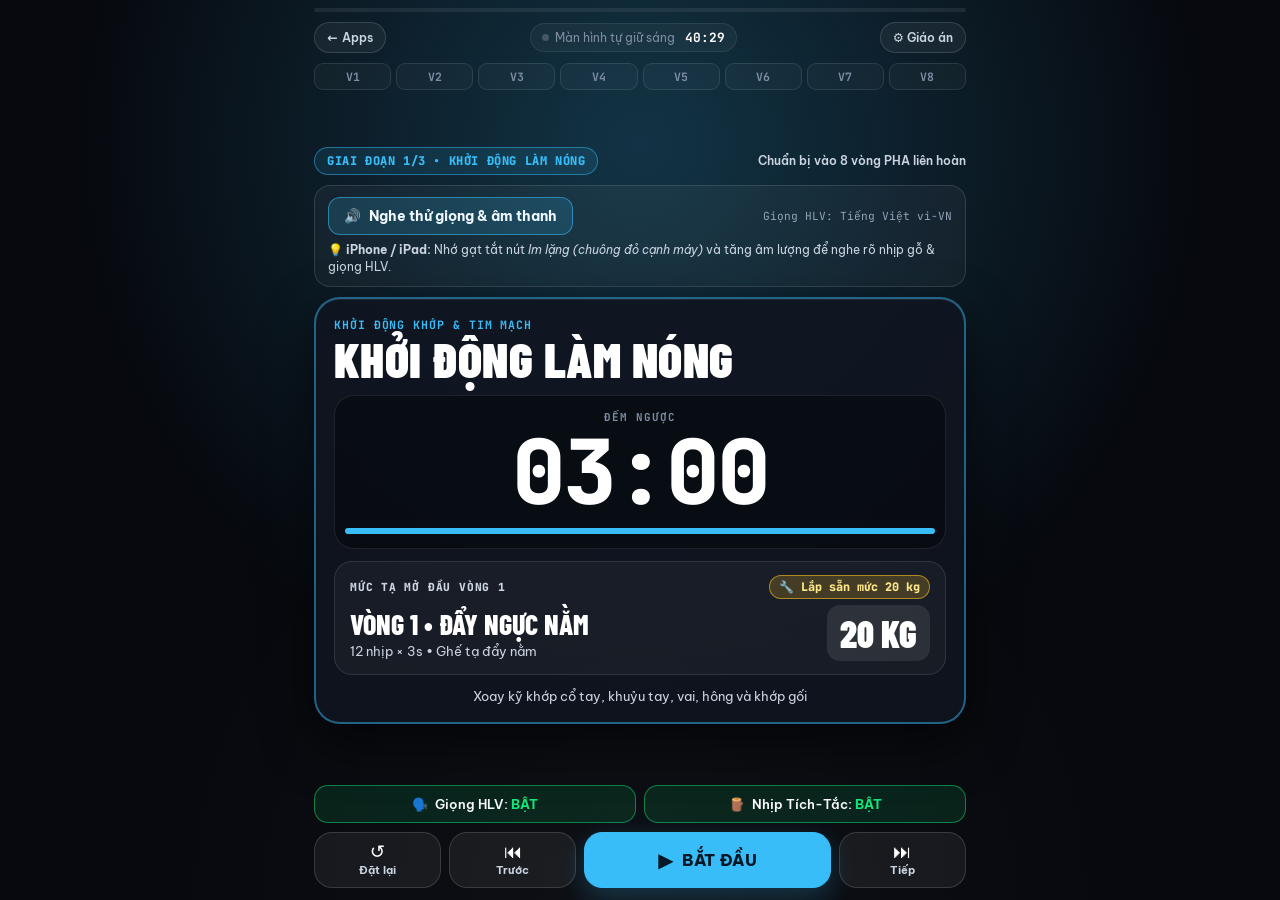
==== gym/index.html @ 56016f37 "feat: initialize scalable multi-app PWA portal and Gym Cardio Coach (40m PHA)" ====
<!DOCTYPE html>
<html lang="vi">
<head>
  <meta charset="UTF-8">
  <meta name="viewport" content="width=device-width, initial-scale=1, maximum-scale=1, user-scalable=no, viewport-fit=cover">
  <title>Gym Cardio Coach — 40 Phút PHA</title>
  <meta name="description" content="Huấn luyện viên tập Gym Cardio 40 phút (8 vòng liên hoàn) tại nhà với nhịp gỗ trầm ấm và giọng HLV Tiếng Việt.">

  <!-- iOS Safari & Android Chrome Standalone PWA Meta -->
  <meta name="apple-mobile-web-app-capable" content="yes">
  <meta name="mobile-web-app-capable" content="yes">
  <meta name="apple-mobile-web-app-status-bar-style" content="black-translucent">
  <meta name="apple-mobile-web-app-title" content="Gym Coach">
  <meta name="theme-color" content="#07090E" id="metaThemeColor">

  <!-- Relative Icons & Manifest for GitHub Pages Compatibility -->
  <link rel="icon" type="image/svg+xml" href="./icons/icon.svg">
  <link rel="icon" type="image/png" sizes="192x192" href="./icons/icon-192.png">
  <link rel="apple-touch-icon" sizes="180x180" href="./icons/apple-touch-icon.png">
  <link rel="manifest" href="./manifest.json">

  <!-- Athletic High-Contrast Typography -->
  <link rel="preconnect" href="https://fonts.googleapis.com">
  <link rel="preconnect" href="https://fonts.gstatic.com" crossorigin>
  <link href="https://fonts.googleapis.com/css2?family=Barlow+Condensed:wght@700;800;900&family=Be+Vietnam+Pro:wght@500;600;700;800&family=JetBrains+Mono:wght@600;700;800&display=swap" rel="stylesheet">

  <link rel="stylesheet" href="./styles.css">
</head>
<body data-phase="ready">
  <!-- Ambient Phase Aura -->
  <div class="phase-aura" aria-hidden="true"></div>

  <div class="coach-app">
    <!-- Overall Session Progress Hairline -->
    <div class="session-progress-track" aria-hidden="true">
      <div class="session-progress-fill" id="sessionProgressFill"></div>
    </div>

    <!-- Top Telemetry Bar -->
    <header class="top-bar">
      <a href="../" class="back-hub-link" id="backHubLink" aria-label="Về cổng ứng dụng My Apps">
        <span aria-hidden="true">←</span>
        <span>Apps</span>
      </a>

      <div class="session-telemetry">
        <span class="wake-badge" id="wakeBadge" title="Giữ màn hình luôn sáng khi tập">
          <span class="wake-dot"></span>
          <span id="wakeText">Màn hình tự giữ sáng</span>
        </span>
        <span class="total-clock" id="totalRemainingClock">40:29</span>
      </div>

      <button type="button" class="plan-btn" id="openPlanDrawerBtn" aria-label="Xem và tùy chỉnh giáo án">
        <span>⚙ Giáo án</span>
      </button>
    </header>

    <!-- 8-Round Pyramid Progress Strip -->
    <div class="round-strip" id="roundStrip" role="navigation" aria-label="Tiến độ 8 vòng tập"></div>

    <!-- Main Center Stage -->
    <main class="stage" id="mainStage">
      <!-- Phase Status Pill -->
      <div class="phase-banner">
        <span class="phase-pill" id="phasePill">SẴN SÀNG • 40 PHÚT PHA CARDIO</span>
        <span class="round-sublabel" id="roundSublabel">Khởi động 3p • 8 Vòng • Hạ nhiệt 3p</span>
      </div>

      <!-- Audio Test Card (Shown prominently before starting, collapsible during workout) -->
      <section class="audio-check-panel" id="audioCheckPanel" aria-label="Kiểm tra âm thanh trước khi tập">
        <div class="audio-check-row">
          <button type="button" class="test-audio-btn" id="testAudioBtn">
            <span class="speaker-wave" aria-hidden="true">🔊</span>
            <span>Nghe thử giọng &amp; âm thanh</span>
          </button>
          <span class="voice-engine-tag" id="voiceEngineTag">Đang kiểm tra giọng đọc...</span>
        </div>
        <p class="silent-hint">
          💡 <strong>iPhone / iPad:</strong> Nhớ gạt tắt nút <em>Im lặng (chuông đỏ cạnh máy)</em> và tăng âm lượng để nghe rõ nhịp gỗ &amp; giọng HLV.
        </p>
      </section>

      <!-- Active Exercise / Rest / Mobility Focal Display -->
      <section class="focal-card" id="focalCard" aria-live="polite">
        <!-- Headline Station & Weight -->
        <div class="station-header" id="stationHeader">
          <div class="station-title-wrap">
            <span class="station-kicker" id="stationKicker">BÀI MỞ ĐẦU</span>
            <h1 class="station-name" id="stationName">KHỞI ĐỘNG LÀM NÓNG</h1>
          </div>
          <div class="weight-callout" id="weightCallout" hidden>
            <span class="weight-num" id="weightNum">20</span>
            <span class="weight-unit" id="weightUnit">KG</span>
          </div>
        </div>

        <!-- Giant Rep + Countdown Telemetry Grid -->
        <div class="telemetry-hero" id="telemetryHero">
          <!-- Rep Counter Block (Visible in WORK state) -->
          <div class="rep-block" id="repBlock" hidden>
            <span class="telemetry-label">NHỊP HIỆN TẠI</span>
            <div class="rep-digits" id="repDigits">
              <span class="rep-current" id="repCurrent">01</span>
              <span class="rep-slash">/</span>
              <span class="rep-total" id="repTotal">12</span>
            </div>
            <div class="tempo-dots" id="tempoDots" aria-hidden="true"></div>
          </div>

          <!-- Countdown Block (Always Ultra Large) -->
          <div class="timer-block" id="timerBlock">
            <span class="telemetry-label" id="timerLabel">THỜI GIAN HIỆP</span>
            <div class="countdown-digits" id="countdownDigits">03:00</div>
            <div class="step-progress-bar" aria-hidden="true">
              <div class="step-progress-fill" id="stepProgressFill"></div>
            </div>
          </div>
        </div>

        <!-- Rest-State Next Exercise & Plate Setup Card (Massive during Green Rest!) -->
        <div class="next-setup-box" id="nextSetupBox">
          <div class="next-setup-head">
            <span class="next-kicker" id="nextKicker">CHUẨN BỊ TIẾP THEO</span>
            <span class="weight-delta-badge" id="weightDeltaBadge" hidden>⚡ ĐỔI TẠ</span>
          </div>
          <div class="next-setup-main">
            <div class="next-ex-info">
              <div class="next-ex-name" id="nextExName">Vòng 1 • Đẩy ngực nằm</div>
              <div class="next-ex-meta" id="nextExMeta">12 nhịp × 3 giây • Ghế tạ đẩy nằm</div>
            </div>
            <div class="next-weight-giant" id="nextWeightGiant">20 KG</div>
          </div>
        </div>

        <!-- Coaching Form / Mobility Cue -->
        <p class="coach-cue" id="coachCue">
          Xoay kỹ khớp cổ tay, khuỷu tay, vai, hông và khớp gối trước khi vào 8 vòng liên hoàn.
        </p>
      </section>

      <!-- Completed Celebration Summary (Shown when 40m finishes) -->
      <section class="summary-card" id="summaryCard" hidden>
        <div class="summary-medal" aria-hidden="true">🏆</div>
        <h2>HOÀN THÀNH 8 VÒNG XUẤT SẮC!</h2>
        <p class="summary-sub">Cơ thể đã đốt năng lượng tối đa và hạ nhịp tim an toàn — sẵn sàng tắm nước ấm và ngủ sâu giấc tối nay.</p>
        <div class="summary-stats">
          <div class="stat-box">
            <span class="stat-val" id="sumDuration">40:29</span>
            <span class="stat-lbl">Tổng thời gian</span>
          </div>
          <div class="stat-box">
            <span class="stat-val" id="sumReps">408</span>
            <span class="stat-lbl">Tổng số nhịp</span>
          </div>
          <div class="stat-box">
            <span class="stat-val" id="sumVolume">6.840 kg</span>
            <span class="stat-lbl">Tổng khối lượng tạ</span>
          </div>
        </div>
        <button type="button" class="restart-workout-btn" id="restartAfterFinishBtn">↺ Đặt lại cho buổi tập tiếp theo</button>
      </section>
    </main>

    <!-- Bottom One-Handed Control Deck -->
    <footer class="control-deck">
      <!-- Independent Audio Toggles -->
      <div class="audio-toggles">
        <button type="button" class="toggle-pill active" id="toggleVoiceBtn" aria-pressed="true">
          <span class="toggle-icon" aria-hidden="true">🗣️</span>
          <span>Giọng HLV: <strong id="voiceStateTxt">BẬT</strong></span>
        </button>
        <button type="button" class="toggle-pill active" id="toggleTickBtn" aria-pressed="true">
          <span class="toggle-icon" aria-hidden="true">🪵</span>
          <span>Nhịp Tích-Tắc: <strong id="tickStateTxt">BẬT</strong></span>
        </button>
      </div>

      <!-- Primary Transport Controls -->
      <div class="transport-row">
        <button type="button" class="ctrl-btn ctrl-secondary" id="resetBtn" aria-label="Đặt lại từ đầu" title="Đặt lại">
          <span class="ctrl-ico">↺</span>
          <span class="ctrl-txt">Đặt lại</span>
        </button>

        <button type="button" class="ctrl-btn ctrl-secondary" id="prevBtn" aria-label="Lùi lại bài trước" title="Bài trước">
          <span class="ctrl-ico">⏮</span>
          <span class="ctrl-txt">Trước</span>
        </button>

        <button type="button" class="ctrl-btn ctrl-primary" id="playPauseBtn" aria-label="Bắt đầu hoặc tạm dừng">
          <span class="ctrl-ico" id="playPauseIco">▶</span>
          <span class="ctrl-txt" id="playPauseTxt">BẮT ĐẦU</span>
        </button>

        <button type="button" class="ctrl-btn ctrl-secondary" id="skipBtn" aria-label="Chuyển qua bài tiếp theo" title="Bài tiếp">
          <span class="ctrl-ico">⏭</span>
          <span class="ctrl-txt">Tiếp</span>
        </button>
      </div>
    </footer>
  </div>

  <!-- Plan Schedule & Live JSON Customizer Drawer -->
  <div class="drawer-backdrop" id="planDrawer" hidden>
    <div class="drawer-sheet" role="dialog" aria-modal="true" aria-labelledby="drawerTitle">
      <div class="drawer-top">
        <div>
          <span class="drawer-kicker">CẤU HÌNH ĐỘC LẬP • WORKOUT-PLAN.JSON</span>
          <h2 id="drawerTitle">Giáo án 40 Phút (8 Vòng)</h2>
        </div>
        <button type="button" class="drawer-close" id="closePlanDrawerBtn" aria-label="Đóng">✕</button>
      </div>

      <div class="drawer-tabs" role="tablist">
        <button type="button" class="drawer-tab active" data-tab="timeline" role="tab">Lộ trình &amp; Chuyển nhanh</button>
        <button type="button" class="drawer-tab" data-tab="customize" role="tab">Tùy chỉnh tạ &amp; nhịp</button>
        <button type="button" class="drawer-tab" data-tab="json" role="tab">JSON gốc</button>
      </div>

      <div class="drawer-body">
        <!-- Tab 1: Interactive Timeline -->
        <div class="tab-pane active" id="tabTimeline">
          <p class="drawer-hint">Chạm vào bất kỳ giai đoạn hoặc vòng nào để nhảy trực tiếp tới trạm đó.</p>
          <div class="timeline-list" id="timelineList"></div>
        </div>

        <!-- Tab 2: Visual Customizer -->
        <div class="tab-pane" id="tabCustomize" hidden>
          <div class="custom-group">
            <h3>Thời lượng Khởi động &amp; Hạ nhiệt</h3>
            <div class="field-grid-2">
              <label class="field-item">
                <span>Khởi động (giây)</span>
                <input type="number" id="cfgWarmupSec" min="0" max="900" step="10">
              </label>
              <label class="field-item">
                <span>Hạ nhiệt (giây)</span>
                <input type="number" id="cfgCooldownSec" min="0" max="900" step="10">
              </label>
            </div>
          </div>

          <div class="custom-group">
            <h3>Số nhịp &amp; Tốc độ từng bài</h3>
            <div id="exerciseConfigList" class="exercise-cfg-list"></div>
          </div>

          <div class="custom-group">
            <div class="rounds-cfg-header">
              <h3>Phân bổ tạ qua các vòng</h3>
              <div class="round-count-ctrl">
                <button type="button" class="mini-btn" id="removeRoundBtn">− Vòng</button>
                <span id="cfgRoundCountLabel">8 vòng</span>
                <button type="button" class="mini-btn" id="addRoundBtn">+ Vòng</button>
              </div>
            </div>
            <div id="roundsConfigList" class="rounds-cfg-list"></div>
          </div>

          <div class="drawer-actions">
            <button type="button" class="btn-outline-danger" id="resetDefaultPlanBtn">Khôi phục chuẩn 40p</button>
            <button type="button" class="btn-save-plan" id="saveCustomPlanBtn">Lưu &amp; Áp dụng</button>
          </div>
        </div>

        <!-- Tab 3: Raw JSON Editor -->
        <div class="tab-pane" id="tabJson" hidden>
          <p class="drawer-hint">Dữ liệu giáo án được tách biệt hoàn toàn dưới dạng JSON. Bạn có thể chỉnh sửa trực tiếp hoặc sao lưu:</p>
          <textarea id="rawJsonTextarea" class="json-editor" spellcheck="false" rows="14"></textarea>
          <p class="json-error" id="jsonErrorMsg" hidden></p>
          <div class="drawer-actions">
            <button type="button" class="btn-outline-danger" id="resetJsonDefaultBtn">Mặc định gốc</button>
            <button type="button" class="btn-save-plan" id="applyRawJsonBtn">Áp dụng JSON</button>
          </div>
        </div>
      </div>
    </div>
  </div>

  <!-- Confirmation Toast / Modal for Reset mid-workout -->
  <div class="confirm-backdrop" id="resetConfirmModal" hidden>
    <div class="confirm-box" role="alertdialog" aria-modal="true" aria-labelledby="confirmResetTitle">
      <h3 id="confirmResetTitle">Đặt lại buổi tập từ đầu?</h3>
      <p>Tiến độ vòng tập hiện tại sẽ quay về phần Khởi động (00:00).</p>
      <div class="confirm-actions">
        <button type="button" class="btn-cancel" id="cancelResetBtn">Hủy</button>
        <button type="button" class="btn-confirm-danger" id="confirmResetBtn">Đặt lại</button>
      </div>
    </div>
  </div>

  <script src="./app.js" defer></script>
</body>
</html>
---- gym/styles.css ----
:root {
  --bg-void: #07090E;
  --bg-panel: rgba(16, 21, 32, 0.88);
  --bg-elevated: #141B29;
  --text-bright: #FFFFFF;
  --text-mid: #CBD5E1;
  --text-dim: #7E8DA4;

  /* Dynamic State Accent Palette (Default: Ready / Warmup Cyan) */
  --state-color: #38BDF8;
  --state-glow: rgba(56, 189, 248, 0.24);
  --state-surface: rgba(56, 189, 248, 0.11);
  --state-border: rgba(56, 189, 248, 0.42);
  --state-on-accent: #04131D;

  --work-orange: #FF4D1C;
  --rest-green: #10E87A;
  --calm-blue: #38BDF8;
  --warn-amber: #FBBF24;

  --font-cond: 'Barlow Condensed', 'Be Vietnam Pro', system-ui, sans-serif;
  --font-ui: 'Be Vietnam Pro', system-ui, -apple-system, sans-serif;
  --font-mono: 'JetBrains Mono', ui-monospace, SFMono-Regular, monospace;
}

/* Phase Color Themes: Clear visual separation from across the room */
body[data-phase="work"] {
  --state-color: #FF5524;
  --state-glow: rgba(255, 77, 28, 0.30);
  --state-surface: rgba(255, 77, 28, 0.13);
  --state-border: rgba(255, 92, 46, 0.55);
  --state-on-accent: #FFFFFF;
}

body[data-phase="rest"] {
  --state-color: #10E87A;
  --state-glow: rgba(16, 232, 122, 0.28);
  --state-surface: rgba(16, 232, 122, 0.13);
  --state-border: rgba(16, 232, 122, 0.55);
  --state-on-accent: #032011;
}

body[data-phase="warmup"],
body[data-phase="cooldown"],
body[data-phase="ready"] {
  --state-color: #38BDF8;
  --state-glow: rgba(56, 189, 248, 0.24);
  --state-surface: rgba(56, 189, 248, 0.11);
  --state-border: rgba(56, 189, 248, 0.48);
  --state-on-accent: #031824;
}

body[data-phase="done"] {
  --state-color: #FBBF24;
  --state-glow: rgba(251, 191, 36, 0.26);
  --state-surface: rgba(251, 191, 36, 0.12);
  --state-border: rgba(251, 191, 36, 0.5);
  --state-on-accent: #1F1400;
}

*, *::before, *::after {
  box-sizing: border-box;
  -webkit-tap-highlight-color: transparent;
  user-select: none;
  -webkit-user-select: none;
}

input, textarea {
  user-select: text;
  -webkit-user-select: text;
}

html, body {
  margin: 0;
  padding: 0;
  min-height: 100%;
  min-height: 100dvh;
  background-color: var(--bg-void);
  color: var(--text-bright);
  font-family: var(--font-ui);
  -webkit-font-smoothing: antialiased;
  overscroll-behavior-y: none;
}

.phase-aura {
  position: fixed;
  inset: 0;
  z-index: 0;
  pointer-events: none;
  background:
    radial-gradient(circle at 50% 16%, var(--state-glow), transparent 58%),
    radial-gradient(circle at 50% 100%, rgba(255, 255, 255, 0.03), transparent 50%);
  transition: background 0.35s ease;
}

.coach-app {
  position: relative;
  z-index: 1;
  max-width: 680px;
  margin: 0 auto;
  min-height: 100dvh;
  display: flex;
  flex-direction: column;
  padding-top: calc(env(safe-area-inset-top, 0px) + 8px);
  padding-right: calc(env(safe-area-inset-right, 0px) + 14px);
  padding-bottom: calc(env(safe-area-inset-bottom, 0px) + 12px);
  padding-left: calc(env(safe-area-inset-left, 0px) + 14px);
  gap: 10px;
}

/* Session Top Progress Line */
.session-progress-track {
  height: 4px;
  width: 100%;
  background: rgba(255, 255, 255, 0.08);
  border-radius: 99px;
  overflow: hidden;
}

.session-progress-fill {
  height: 100%;
  width: 0%;
  background: var(--state-color);
  box-shadow: 0 0 10px var(--state-color);
  transition: width 0.25s linear, background-color 0.3s ease;
}

/* Top Bar */
.top-bar {
  display: flex;
  align-items: center;
  justify-content: space-between;
  gap: 8px;
}

.back-hub-link,
.plan-btn {
  display: inline-flex;
  align-items: center;
  gap: 5px;
  padding: 7px 12px;
  border-radius: 999px;
  border: 1px solid rgba(255, 255, 255, 0.14);
  background: rgba(255, 255, 255, 0.05);
  color: var(--text-mid);
  text-decoration: none;
  font-family: var(--font-ui);
  font-size: 0.78rem;
  font-weight: 600;
  cursor: pointer;
}

.session-telemetry {
  display: flex;
  align-items: center;
  gap: 10px;
  background: rgba(255, 255, 255, 0.04);
  border: 1px solid rgba(255, 255, 255, 0.08);
  padding: 5px 11px;
  border-radius: 999px;
}

.wake-badge {
  display: inline-flex;
  align-items: center;
  gap: 6px;
  font-size: 0.72rem;
  color: var(--text-dim);
}

.wake-dot {
  width: 7px;
  height: 7px;
  border-radius: 50%;
  background: #475569;
}

.wake-badge.locked {
  color: #CBD5E1;
}

.wake-badge.locked .wake-dot {
  background: var(--rest-green);
  box-shadow: 0 0 8px var(--rest-green);
}

.total-clock {
  font-family: var(--font-mono);
  font-size: 0.8rem;
  font-weight: 700;
  color: var(--text-bright);
  font-variant-numeric: tabular-nums;
}

/* 8-Round Strip */
.round-strip {
  display: grid;
  grid-template-columns: repeat(auto-fit, minmax(32px, 1fr));
  gap: 5px;
}

.round-chip {
  border: 1px solid rgba(255, 255, 255, 0.1);
  background: rgba(255, 255, 255, 0.03);
  color: var(--text-dim);
  border-radius: 9px;
  padding: 5px 2px;
  font-family: var(--font-mono);
  font-size: 0.72rem;
  font-weight: 700;
  text-align: center;
  cursor: pointer;
  transition: all 0.2s ease;
}

.round-chip.done {
  background: rgba(16, 232, 122, 0.14);
  border-color: rgba(16, 232, 122, 0.4);
  color: #6EE7B7;
}

.round-chip.current {
  background: var(--state-color);
  border-color: var(--state-color);
  color: var(--state-on-accent);
  box-shadow: 0 0 14px var(--state-glow);
  transform: translateY(-1px);
}

/* Main Stage */
.stage {
  flex: 1;
  display: flex;
  flex-direction: column;
  justify-content: center;
  gap: 10px;
}

.phase-banner {
  display: flex;
  flex-wrap: wrap;
  align-items: center;
  justify-content: space-between;
  gap: 6px;
}

.phase-pill {
  display: inline-flex;
  align-items: center;
  padding: 5px 12px;
  border-radius: 999px;
  background: var(--state-surface);
  border: 1px solid var(--state-border);
  color: var(--state-color);
  font-family: var(--font-mono);
  font-size: 0.75rem;
  font-weight: 800;
  letter-spacing: 0.05em;
  text-transform: uppercase;
}

.round-sublabel {
  font-size: 0.78rem;
  font-weight: 600;
  color: var(--text-mid);
}

/* Audio Check Panel */
.audio-check-panel {
  padding: 11px 13px;
  border-radius: 16px;
  background: rgba(255, 255, 255, 0.04);
  border: 1px solid rgba(255, 255, 255, 0.12);
}

.audio-check-panel[hidden] {
  display: none;
}

.audio-check-row {
  display: flex;
  flex-wrap: wrap;
  align-items: center;
  justify-content: space-between;
  gap: 8px;
}

.test-audio-btn {
  display: inline-flex;
  align-items: center;
  gap: 8px;
  padding: 9px 15px;
  border-radius: 12px;
  border: 1px solid rgba(56, 189, 248, 0.55);
  background: rgba(56, 189, 248, 0.16);
  color: #F0F9FF;
  font-family: var(--font-ui);
  font-size: 0.85rem;
  font-weight: 700;
  cursor: pointer;
}

.test-audio-btn:active {
  transform: scale(0.97);
}

.test-audio-btn.playing {
  border-color: var(--rest-green);
  background: rgba(16, 232, 122, 0.22);
}

.voice-engine-tag {
  font-family: var(--font-mono);
  font-size: 0.7rem;
  color: #94A3B8;
}

.silent-hint {
  margin: 7px 0 0;
  font-size: 0.75rem;
  line-height: 1.4;
  color: #CBD5E1;
}

/* Focal Telemetry Card */
.focal-card {
  position: relative;
  display: flex;
  flex-direction: column;
  gap: 12px;
  padding: 18px 18px 16px;
  border-radius: 26px;
  background: var(--bg-panel);
  border: 2px solid var(--state-border);
  box-shadow: 0 20px 50px rgba(0, 0, 0, 0.55), inset 0 1px 0 rgba(255, 255, 255, 0.08);
  transition: border-color 0.25s ease, transform 0.12s ease;
}

.focal-card.beat-flash {
  box-shadow: 0 0 34px var(--state-glow), inset 0 0 18px var(--state-surface);
}

.station-header {
  display: flex;
  align-items: center;
  justify-content: space-between;
  gap: 12px;
}

.station-title-wrap {
  min-width: 0;
  flex: 1;
}

.station-kicker {
  display: block;
  font-family: var(--font-mono);
  font-size: 0.72rem;
  font-weight: 700;
  letter-spacing: 0.08em;
  color: var(--state-color);
  margin-bottom: 2px;
}

.station-name {
  margin: 0;
  font-family: var(--font-cond);
  font-size: clamp(2rem, 8.2vw, 3.1rem);
  font-weight: 900;
  line-height: 0.98;
  letter-spacing: 0.01em;
  text-transform: uppercase;
  color: #FFFFFF;
}

.weight-callout {
  display: flex;
  align-items: baseline;
  gap: 4px;
  padding: 8px 15px;
  border-radius: 16px;
  background: var(--state-color);
  color: var(--state-on-accent);
  flex-shrink: 0;
  box-shadow: 0 8px 22px var(--state-glow);
}

.weight-callout[hidden] {
  display: none;
}

.weight-num {
  font-family: var(--font-cond);
  font-size: clamp(2.1rem, 7.5vw, 2.9rem);
  font-weight: 900;
  line-height: 1;
}

.weight-unit {
  font-family: var(--font-cond);
  font-size: 1.15rem;
  font-weight: 800;
}

/* Giant Rep + Countdown Grid */
.telemetry-hero {
  display: grid;
  grid-template-columns: 1fr;
  gap: 12px;
  align-items: stretch;
}

.telemetry-hero.dual-mode {
  grid-template-columns: 1.08fr 0.92fr;
}

@media (max-width: 390px) {
  .telemetry-hero.dual-mode {
    grid-template-columns: 1fr 1fr;
    gap: 8px;
  }
}

.rep-block,
.timer-block {
  display: flex;
  flex-direction: column;
  justify-content: center;
  align-items: center;
  padding: 14px 10px;
  border-radius: 20px;
  background: rgba(7, 10, 16, 0.72);
  border: 1px solid rgba(255, 255, 255, 0.09);
}

.rep-block[hidden] {
  display: none;
}

.rep-block.rep-pulse {
  border-color: var(--state-color);
  background: var(--state-surface);
}

.telemetry-label {
  font-family: var(--font-mono);
  font-size: 0.68rem;
  font-weight: 700;
  letter-spacing: 0.09em;
  color: var(--text-dim);
  margin-bottom: 4px;
}

.rep-digits {
  display: flex;
  align-items: baseline;
  gap: 3px;
  font-family: var(--font-mono);
  font-variant-numeric: tabular-nums;
  line-height: 1;
}

.rep-current {
  font-size: clamp(3.3rem, 13.5vw, 5.1rem);
  font-weight: 800;
  color: var(--state-color);
}

.rep-slash {
  font-size: clamp(1.7rem, 6vw, 2.4rem);
  color: #475569;
}

.rep-total {
  font-size: clamp(1.9rem, 7vw, 2.8rem);
  font-weight: 700;
  color: #CBD5E1;
}

.tempo-dots {
  display: flex;
  align-items: center;
  gap: 6px;
  margin-top: 8px;
}

.tempo-dot {
  padding: 3px 8px;
  border-radius: 999px;
  font-size: 0.66rem;
  font-weight: 700;
  background: rgba(255, 255, 255, 0.06);
  color: #64748B;
  transition: all 0.12s ease;
}

.tempo-dot.active {
  background: var(--state-color);
  color: var(--state-on-accent);
  transform: scale(1.06);
}

.countdown-digits {
  font-family: var(--font-mono);
  font-variant-numeric: tabular-nums;
  font-size: clamp(3.6rem, 15vw, 5.6rem);
  font-weight: 800;
  line-height: 1;
  letter-spacing: -0.03em;
  color: #FFFFFF;
}

.telemetry-hero.dual-mode .countdown-digits {
  font-size: clamp(3.1rem, 12.5vw, 4.8rem);
}

.countdown-digits.final-three {
  color: var(--warn-amber);
  text-shadow: 0 0 24px rgba(251, 191, 36, 0.55);
  animation: pulseFinal 0.45s ease infinite alternate;
}

@keyframes pulseFinal {
  from { transform: scale(1); }
  to { transform: scale(1.05); }
}

.step-progress-bar {
  width: 100%;
  height: 6px;
  margin-top: 10px;
  border-radius: 99px;
  background: rgba(255, 255, 255, 0.08);
  overflow: hidden;
}

.step-progress-fill {
  height: 100%;
  width: 100%;
  background: var(--state-color);
  transition: width 0.1s linear;
}

/* Next Exercise & Weight Setup Card (Especially Prominent During Green Rest!) */
.next-setup-box {
  padding: 13px 15px;
  border-radius: 18px;
  background: rgba(255, 255, 255, 0.04);
  border: 1px solid rgba(255, 255, 255, 0.1);
}

body[data-phase="rest"] .next-setup-box {
  padding: 16px 18px;
  background: rgba(16, 232, 122, 0.13);
  border: 2px solid rgba(16, 232, 122, 0.65);
  box-shadow: 0 10px 28px rgba(16, 232, 122, 0.15);
}

.next-setup-head {
  display: flex;
  flex-wrap: wrap;
  align-items: center;
  justify-content: space-between;
  gap: 6px;
  margin-bottom: 6px;
}

.next-kicker {
  font-family: var(--font-mono);
  font-size: 0.7rem;
  font-weight: 800;
  letter-spacing: 0.07em;
  color: var(--text-mid);
}

body[data-phase="rest"] .next-kicker {
  color: #6EE7B7;
}

.weight-delta-badge {
  font-family: var(--font-mono);
  font-size: 0.74rem;
  font-weight: 800;
  padding: 3px 9px;
  border-radius: 999px;
  background: rgba(251, 191, 36, 0.2);
  border: 1px solid rgba(251, 191, 36, 0.6);
  color: #FDE68A;
}

.weight-delta-badge.same {
  background: rgba(255, 255, 255, 0.08);
  border-color: rgba(255, 255, 255, 0.18);
  color: #CBD5E1;
}

.weight-delta-badge[hidden] {
  display: none;
}

.next-setup-main {
  display: flex;
  align-items: center;
  justify-content: space-between;
  gap: 12px;
}

.next-ex-name {
  font-family: var(--font-cond);
  font-size: clamp(1.3rem, 5vw, 1.75rem);
  font-weight: 800;
  text-transform: uppercase;
  color: #FFFFFF;
}

body[data-phase="rest"] .next-ex-name {
  font-size: clamp(1.6rem, 6.2vw, 2.2rem);
}

.next-ex-meta {
  font-size: 0.8rem;
  color: var(--text-mid);
  margin-top: 2px;
}

.next-weight-giant {
  font-family: var(--font-cond);
  font-size: clamp(1.75rem, 6.5vw, 2.3rem);
  font-weight: 900;
  padding: 6px 13px;
  border-radius: 13px;
  background: rgba(255, 255, 255, 0.09);
  color: #FFFFFF;
  white-space: nowrap;
}

body[data-phase="rest"] .next-weight-giant {
  font-size: clamp(2.35rem, 9.5vw, 3.3rem);
  background: var(--rest-green);
  color: #032011;
  padding: 8px 16px;
  box-shadow: 0 8px 24px rgba(16, 232, 122, 0.35);
}

.coach-cue {
  margin: 0;
  font-size: 0.84rem;
  line-height: 1.45;
  color: var(--text-mid);
  text-align: center;
}

/* Summary Card */
.summary-card {
  padding: 26px 20px;
  border-radius: 26px;
  background: var(--bg-panel);
  border: 2px solid rgba(251, 191, 36, 0.55);
  text-align: center;
}

.summary-card[hidden] {
  display: none;
}

.summary-medal {
  font-size: 3.2rem;
  margin-bottom: 6px;
}

.summary-card h2 {
  margin: 0 0 8px;
  font-family: var(--font-cond);
  font-size: 2.1rem;
  letter-spacing: 0.02em;
  color: #FDE68A;
}

.summary-sub {
  margin: 0 0 18px;
  font-size: 0.9rem;
  line-height: 1.5;
  color: var(--text-mid);
}

.summary-stats {
  display: grid;
  grid-template-columns: repeat(3, 1fr);
  gap: 10px;
  margin-bottom: 18px;
}

.stat-box {
  padding: 12px 8px;
  border-radius: 16px;
  background: rgba(255, 255, 255, 0.05);
  border: 1px solid rgba(255, 255, 255, 0.1);
}

.stat-val {
  display: block;
  font-family: var(--font-mono);
  font-size: 1.15rem;
  font-weight: 800;
  color: #FFFFFF;
}

.stat-lbl {
  display: block;
  margin-top: 4px;
  font-size: 0.72rem;
  color: var(--text-dim);
}

.restart-workout-btn {
  width: 100%;
  padding: 14px;
  border-radius: 16px;
  border: none;
  background: #FBBF24;
  color: #1F1400;
  font-family: var(--font-ui);
  font-size: 0.95rem;
  font-weight: 800;
  cursor: pointer;
}

/* Bottom Control Deck */
.control-deck {
  display: flex;
  flex-direction: column;
  gap: 9px;
  padding-top: 4px;
}

.audio-toggles {
  display: grid;
  grid-template-columns: 1fr 1fr;
  gap: 8px;
}

.toggle-pill {
  display: flex;
  align-items: center;
  justify-content: center;
  gap: 7px;
  padding: 10px 10px;
  border-radius: 14px;
  border: 1px solid rgba(255, 255, 255, 0.12);
  background: rgba(255, 255, 255, 0.04);
  color: var(--text-dim);
  font-family: var(--font-ui);
  font-size: 0.8rem;
  font-weight: 600;
  cursor: pointer;
  transition: all 0.16s ease;
}

.toggle-pill.active {
  border-color: rgba(16, 232, 122, 0.48);
  background: rgba(16, 232, 122, 0.11);
  color: #F8FAFC;
}

.toggle-pill.active strong {
  color: var(--rest-green);
}

.transport-row {
  display: grid;
  grid-template-columns: 0.85fr 0.85fr 1.65fr 0.85fr;
  gap: 8px;
}

.ctrl-btn {
  min-height: 56px;
  border-radius: 18px;
  border: 1px solid rgba(255, 255, 255, 0.14);
  display: flex;
  flex-direction: column;
  align-items: center;
  justify-content: center;
  gap: 2px;
  font-family: var(--font-ui);
  cursor: pointer;
  transition: transform 0.12s ease, background 0.2s ease;
}

.ctrl-btn:active {
  transform: scale(0.95);
}

.ctrl-secondary {
  background: rgba(255, 255, 255, 0.06);
  color: var(--text-bright);
}

.ctrl-ico {
  font-size: 1.15rem;
  line-height: 1;
}

.ctrl-txt {
  font-size: 0.7rem;
  font-weight: 700;
  color: var(--text-mid);
}

.ctrl-primary {
  flex-direction: row;
  gap: 8px;
  background: var(--state-color);
  border-color: var(--state-color);
  color: var(--state-on-accent);
  box-shadow: 0 10px 28px var(--state-glow);
}

.ctrl-primary .ctrl-ico {
  font-size: 1.25rem;
}

.ctrl-primary .ctrl-txt {
  font-size: 0.98rem;
  font-weight: 800;
  letter-spacing: 0.02em;
  color: inherit;
}

/* Plan & Customizer Drawer */
.drawer-backdrop,
.confirm-backdrop {
  position: fixed;
  inset: 0;
  z-index: 80;
  background: rgba(3, 6, 12, 0.8);
  backdrop-filter: blur(8px);
  -webkit-backdrop-filter: blur(8px);
  display: flex;
  align-items: flex-end;
  justify-content: center;
}

.drawer-backdrop[hidden],
.confirm-backdrop[hidden] {
  display: none;
}

@media (min-width: 640px) {
  .drawer-backdrop,
  .confirm-backdrop {
    align-items: center;
    padding: 16px;
  }
}

.drawer-sheet {
  width: 100%;
  max-width: 620px;
  max-height: 88dvh;
  display: flex;
  flex-direction: column;
  background: #101725;
  border: 1px solid rgba(255, 255, 255, 0.18);
  border-radius: 26px 26px 0 0;
  padding: 18px 18px calc(env(safe-area-inset-bottom, 0px) + 18px);
}

@media (min-width: 640px) {
  .drawer-sheet {
    border-radius: 26px;
  }
}

.drawer-top {
  display: flex;
  align-items: flex-start;
  justify-content: space-between;
  gap: 12px;
  margin-bottom: 12px;
}

.drawer-kicker {
  font-family: var(--font-mono);
  font-size: 0.66rem;
  color: var(--calm-blue);
  letter-spacing: 0.06em;
}

.drawer-top h2 {
  margin: 2px 0 0;
  font-family: var(--font-cond);
  font-size: 1.55rem;
  text-transform: uppercase;
}

.drawer-close {
  width: 36px;
  height: 36px;
  border-radius: 50%;
  border: 1px solid rgba(255, 255, 255, 0.15);
  background: rgba(255, 255, 255, 0.06);
  color: #FFFFFF;
  font-size: 1rem;
  cursor: pointer;
}

.drawer-tabs {
  display: grid;
  grid-template-columns: repeat(3, 1fr);
  gap: 6px;
  padding: 4px;
  border-radius: 13px;
  background: rgba(0, 0, 0, 0.35);
  margin-bottom: 12px;
}

.drawer-tab {
  padding: 8px 6px;
  border: none;
  border-radius: 10px;
  background: transparent;
  color: var(--text-dim);
  font-family: var(--font-ui);
  font-size: 0.78rem;
  font-weight: 700;
  cursor: pointer;
}

.drawer-tab.active {
  background: #1E293B;
  color: #FFFFFF;
}

.drawer-body {
  flex: 1;
  overflow-y: auto;
  padding-right: 2px;
}

.tab-pane[hidden] {
  display: none;
}

.drawer-hint {
  margin: 0 0 10px;
  font-size: 0.8rem;
  color: var(--text-dim);
}

.timeline-list {
  display: flex;
  flex-direction: column;
  gap: 8px;
}

.tl-item {
  display: flex;
  align-items: center;
  justify-content: space-between;
  gap: 10px;
  padding: 11px 13px;
  border-radius: 14px;
  background: rgba(255, 255, 255, 0.04);
  border: 1px solid rgba(255, 255, 255, 0.08);
  color: inherit;
  text-align: left;
  font-family: var(--font-ui);
  cursor: pointer;
}

.tl-item.active {
  border-color: var(--state-color);
  background: var(--state-surface);
}

.tl-title {
  font-weight: 700;
  font-size: 0.88rem;
  color: #FFFFFF;
}

.tl-sub {
  font-size: 0.76rem;
  color: var(--text-dim);
  margin-top: 2px;
}

.tl-Jump {
  font-family: var(--font-mono);
  font-size: 0.72rem;
  padding: 4px 9px;
  border-radius: 8px;
  background: rgba(255, 255, 255, 0.08);
  color: #E2E8F0;
  white-space: nowrap;
}

/* Visual Customizer Styles */
.custom-group {
  margin-bottom: 18px;
  padding-bottom: 14px;
  border-bottom: 1px solid rgba(255, 255, 255, 0.08);
}

.custom-group h3 {
  margin: 0 0 10px;
  font-size: 0.9rem;
  color: #E2E8F0;
}

.field-grid-2,
.field-grid-3 {
  display: grid;
  gap: 8px;
}

.field-grid-2 {
  grid-template-columns: 1fr 1fr;
}

.field-grid-3 {
  grid-template-columns: repeat(3, 1fr);
}

.field-item {
  display: flex;
  flex-direction: column;
  gap: 4px;
  font-size: 0.74rem;
  color: var(--text-mid);
}

.field-item input {
  padding: 8px 10px;
  border-radius: 10px;
  border: 1px solid rgba(255, 255, 255, 0.16);
  background: #090D16;
  color: #FFFFFF;
  font-family: var(--font-mono);
  font-size: 0.86rem;
  width: 100%;
}

.exercise-cfg-card,
.round-cfg-card {
  padding: 11px 12px;
  border-radius: 14px;
  background: rgba(255, 255, 255, 0.035);
  border: 1px solid rgba(255, 255, 255, 0.08);
  margin-bottom: 8px;
}

.exercise-cfg-card strong,
.round-cfg-card strong {
  display: block;
  font-size: 0.84rem;
  margin-bottom: 8px;
  color: #F8FAFC;
}

.rounds-cfg-header {
  display: flex;
  align-items: center;
  justify-content: space-between;
  margin-bottom: 10px;
}

.rounds-cfg-header h3 {
  margin: 0;
}

.round-count-ctrl {
  display: flex;
  align-items: center;
  gap: 8px;
  font-family: var(--font-mono);
  font-size: 0.8rem;
}

.mini-btn {
  padding: 5px 10px;
  border-radius: 8px;
  border: 1px solid rgba(255, 255, 255, 0.18);
  background: rgba(255, 255, 255, 0.07);
  color: #FFFFFF;
  font-size: 0.76rem;
  font-weight: 700;
  cursor: pointer;
}

.drawer-actions {
  display: grid;
  grid-template-columns: 1fr 1.3fr;
  gap: 10px;
  margin-top: 12px;
}

.btn-outline-danger {
  padding: 12px;
  border-radius: 13px;
  border: 1px solid rgba(248, 113, 113, 0.45);
  background: rgba(248, 113, 113, 0.1);
  color: #FCA5A5;
  font-family: var(--font-ui);
  font-weight: 700;
  font-size: 0.84rem;
  cursor: pointer;
}

.btn-save-plan {
  padding: 12px;
  border-radius: 13px;
  border: none;
  background: var(--rest-green);
  color: #042012;
  font-family: var(--font-ui);
  font-weight: 800;
  font-size: 0.88rem;
  cursor: pointer;
}

.json-editor {
  width: 100%;
  padding: 12px;
  border-radius: 14px;
  border: 1px solid rgba(255, 255, 255, 0.16);
  background: #070A12;
  color: #A7F3D0;
  font-family: var(--font-mono);
  font-size: 0.76rem;
  line-height: 1.45;
  resize: vertical;
}

.json-error {
  margin: 8px 0 0;
  color: #FCA5A5;
  font-size: 0.78rem;
}

/* Reset Confirm Dialog */
.confirm-box {
  width: calc(100% - 32px);
  max-width: 360px;
  margin-bottom: calc(env(safe-area-inset-bottom, 0px) + 24px);
  padding: 20px;
  border-radius: 22px;
  background: #141C2E;
  border: 1px solid rgba(255, 255, 255, 0.18);
  text-align: center;
}

.confirm-box h3 {
  margin: 0 0 8px;
  font-size: 1.1rem;
}

.confirm-box p {
  margin: 0 0 18px;
  font-size: 0.85rem;
  color: var(--text-mid);
}

.confirm-actions {
  display: grid;
  grid-template-columns: 1fr 1fr;
  gap: 10px;
}

.btn-cancel,
.btn-confirm-danger {
  padding: 12px;
  border-radius: 13px;
  border: none;
  font-family: var(--font-ui);
  font-weight: 700;
  font-size: 0.9rem;
  cursor: pointer;
}

.btn-cancel {
  background: rgba(255, 255, 255, 0.1);
  color: #FFFFFF;
}

.btn-confirm-danger {
  background: #EF4444;
  color: #FFFFFF;
}
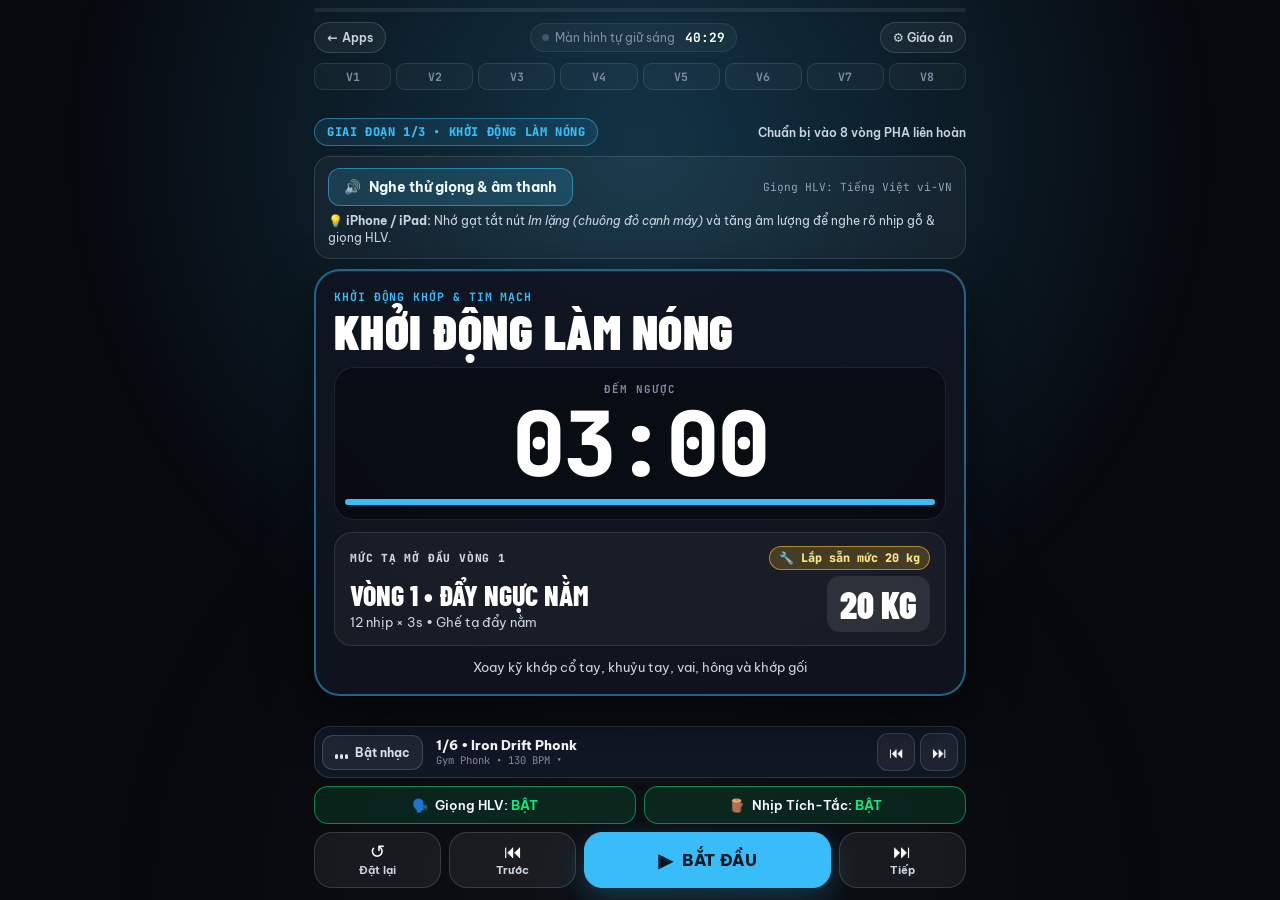
==== commit 1986964f: "feat(gym): add 6-track offline Gym Music player with track switcher, volume slider, and coach auto-d" ====
--- a/gym/index.html
+++ b/gym/index.html
@@ -164,6 +164,26 @@
 
     <!-- Bottom One-Handed Control Deck -->
     <footer class="control-deck">
+      <!-- Gym Background Music Player Bar -->
+      <div class="bgm-bar" id="bgmBar" aria-label="Trình phát nhạc nền phòng Gym">
+        <button type="button" class="bgm-power-btn" id="bgmToggleBtn" aria-pressed="false">
+          <span class="eq-bars" aria-hidden="true">
+            <i></i><i></i><i></i>
+          </span>
+          <span id="bgmToggleTxt">Bật nhạc</span>
+        </button>
+
+        <button type="button" class="bgm-track-selector" id="bgmOpenListBtn" title="Chạm để chọn bài & chỉnh âm lượng nhạc">
+          <span class="bgm-track-title" id="bgmTrackTitle">1/6 • Iron Drift Phonk</span>
+          <span class="bgm-track-sub" id="bgmTrackSub">Gym Phonk • 130 BPM ▾</span>
+        </button>
+
+        <div class="bgm-nav-btns">
+          <button type="button" class="bgm-step-btn" id="bgmPrevBtn" aria-label="Bài nhạc trước" title="Bài trước">⏮</button>
+          <button type="button" class="bgm-step-btn" id="bgmNextBtn" aria-label="Đổi bài nhạc tiếp theo" title="Đổi bài">⏭</button>
+        </div>
+      </div>
+
       <!-- Independent Audio Toggles -->
       <div class="audio-toggles">
         <button type="button" class="toggle-pill active" id="toggleVoiceBtn" aria-pressed="true">
@@ -278,6 +298,30 @@
     </div>
   </div>
 
+  <!-- Gym Music Playlist & Volume Modal -->
+  <div class="drawer-backdrop" id="bgmPlaylistModal" hidden>
+    <div class="drawer-sheet bgm-sheet" role="dialog" aria-modal="true" aria-labelledby="bgmModalTitle">
+      <div class="drawer-top">
+        <div>
+          <span class="drawer-kicker">DJ GYM MIX • CHẠY OFFLINE 100%</span>
+          <h2 id="bgmModalTitle">Nhạc nền phòng Gym (6 Bài)</h2>
+        </div>
+        <button type="button" class="drawer-close" id="closeBgmModalBtn" aria-label="Đóng">✕</button>
+      </div>
+
+      <div class="bgm-vol-box">
+        <div class="bgm-vol-head">
+          <span>🔊 Âm lượng nhạc nền</span>
+          <strong id="bgmVolLabel">55%</strong>
+        </div>
+        <input type="range" id="bgmVolSlider" min="10" max="100" step="5" value="55" class="bgm-vol-slider">
+        <p class="bgm-duck-note">✨ Tự động hạ nhỏ nhạc nền mỗi khi Giọng HLV đọc thông báo chuyển hiệp.</p>
+      </div>
+
+      <div class="bgm-track-list" id="bgmTrackList"></div>
+    </div>
+  </div>
+
   <!-- Confirmation Toast / Modal for Reset mid-workout -->
   <div class="confirm-backdrop" id="resetConfirmModal" hidden>
     <div class="confirm-box" role="alertdialog" aria-modal="true" aria-labelledby="confirmResetTitle">
@@ -290,6 +334,7 @@
     </div>
   </div>
 
+  <script src="./music-engine.js" defer></script>
   <script src="./app.js" defer></script>
 </body>
 </html>
--- a/gym/styles.css
+++ b/gym/styles.css
@@ -729,8 +729,228 @@
 .control-deck {
   display: flex;
   flex-direction: column;
-  gap: 9px;
-  padding-top: 4px;
+  gap: 8px;
+  padding-top: 2px;
+}
+
+/* Gym Background Music Bar */
+.bgm-bar {
+  display: flex;
+  align-items: center;
+  gap: 7px;
+  padding: 6px 7px;
+  border-radius: 16px;
+  background: rgba(18, 25, 40, 0.9);
+  border: 1px solid rgba(255, 255, 255, 0.13);
+}
+
+.bgm-bar.playing {
+  border-color: rgba(255, 85, 36, 0.55);
+  background: linear-gradient(90deg, rgba(255, 85, 36, 0.14), rgba(18, 25, 40, 0.92) 65%);
+}
+
+.bgm-power-btn {
+  display: inline-flex;
+  align-items: center;
+  gap: 7px;
+  padding: 9px 12px;
+  border-radius: 11px;
+  border: 1px solid rgba(255, 255, 255, 0.16);
+  background: rgba(255, 255, 255, 0.07);
+  color: #E2E8F0;
+  font-family: var(--font-ui);
+  font-size: 0.78rem;
+  font-weight: 700;
+  white-space: nowrap;
+  cursor: pointer;
+  transition: all 0.16s ease;
+}
+
+.bgm-power-btn.active {
+  background: var(--work-orange);
+  border-color: var(--work-orange);
+  color: #FFFFFF;
+  box-shadow: 0 4px 16px rgba(255, 77, 28, 0.4);
+}
+
+.eq-bars {
+  display: inline-flex;
+  align-items: flex-end;
+  gap: 2px;
+  height: 13px;
+}
+
+.eq-bars i {
+  display: block;
+  width: 3px;
+  height: 5px;
+  border-radius: 2px;
+  background: currentColor;
+}
+
+.bgm-power-btn.active .eq-bars i:nth-child(1) {
+  animation: eqBounce 0.48s ease-in-out infinite alternate;
+}
+.bgm-power-btn.active .eq-bars i:nth-child(2) {
+  animation: eqBounce 0.36s ease-in-out 0.12s infinite alternate;
+}
+.bgm-power-btn.active .eq-bars i:nth-child(3) {
+  animation: eqBounce 0.55s ease-in-out 0.22s infinite alternate;
+}
+
+@keyframes eqBounce {
+  from { height: 4px; }
+  to { height: 13px; }
+}
+
+.bgm-track-selector {
+  flex: 1;
+  min-width: 0;
+  display: flex;
+  flex-direction: column;
+  align-items: flex-start;
+  padding: 3px 6px;
+  border: none;
+  background: transparent;
+  color: inherit;
+  font-family: var(--font-ui);
+  text-align: left;
+  cursor: pointer;
+}
+
+.bgm-track-title {
+  width: 100%;
+  font-size: 0.82rem;
+  font-weight: 800;
+  color: #FFFFFF;
+  white-space: nowrap;
+  overflow: hidden;
+  text-overflow: ellipsis;
+}
+
+.bgm-track-sub {
+  width: 100%;
+  font-family: var(--font-mono);
+  font-size: 0.66rem;
+  color: var(--text-dim);
+  white-space: nowrap;
+  overflow: hidden;
+  text-overflow: ellipsis;
+}
+
+.bgm-nav-btns {
+  display: flex;
+  align-items: center;
+  gap: 5px;
+  flex-shrink: 0;
+}
+
+.bgm-step-btn {
+  width: 38px;
+  height: 38px;
+  border-radius: 11px;
+  border: 1px solid rgba(255, 255, 255, 0.14);
+  background: rgba(255, 255, 255, 0.06);
+  color: #FFFFFF;
+  font-size: 0.95rem;
+  display: grid;
+  place-items: center;
+  cursor: pointer;
+}
+
+.bgm-step-btn:active {
+  transform: scale(0.92);
+  background: rgba(255, 255, 255, 0.16);
+}
+
+/* Playlist Sheet */
+.bgm-sheet {
+  max-height: 82dvh;
+}
+
+.bgm-vol-box {
+  padding: 12px 14px;
+  border-radius: 16px;
+  background: rgba(255, 255, 255, 0.045);
+  border: 1px solid rgba(255, 255, 255, 0.1);
+  margin-bottom: 12px;
+}
+
+.bgm-vol-head {
+  display: flex;
+  align-items: center;
+  justify-content: space-between;
+  font-size: 0.84rem;
+  margin-bottom: 8px;
+}
+
+.bgm-vol-head strong {
+  font-family: var(--font-mono);
+  color: var(--rest-green);
+}
+
+.bgm-vol-slider {
+  width: 100%;
+  accent-color: var(--work-orange);
+  height: 6px;
+  cursor: pointer;
+}
+
+.bgm-duck-note {
+  margin: 8px 0 0;
+  font-size: 0.74rem;
+  color: var(--text-dim);
+}
+
+.bgm-track-list {
+  display: flex;
+  flex-direction: column;
+  gap: 8px;
+  overflow-y: auto;
+}
+
+.bgm-track-item {
+  display: flex;
+  align-items: center;
+  justify-content: space-between;
+  gap: 10px;
+  padding: 12px 14px;
+  border-radius: 15px;
+  border: 1px solid rgba(255, 255, 255, 0.09);
+  background: rgba(255, 255, 255, 0.035);
+  color: inherit;
+  font-family: var(--font-ui);
+  text-align: left;
+  cursor: pointer;
+}
+
+.bgm-track-item.selected {
+  border-color: var(--work-orange);
+  background: rgba(255, 85, 36, 0.14);
+}
+
+.bgm-item-name {
+  font-size: 0.92rem;
+  font-weight: 800;
+  color: #FFFFFF;
+}
+
+.bgm-item-genre {
+  font-family: var(--font-mono);
+  font-size: 0.72rem;
+  color: var(--text-dim);
+  margin-top: 2px;
+}
+
+.bgm-item-badge {
+  font-family: var(--font-mono);
+  font-size: 0.68rem;
+  font-weight: 700;
+  padding: 4px 9px;
+  border-radius: 999px;
+  background: rgba(255, 255, 255, 0.08);
+  color: #F8FAFC;
+  white-space: nowrap;
 }
 
 .audio-toggles {
